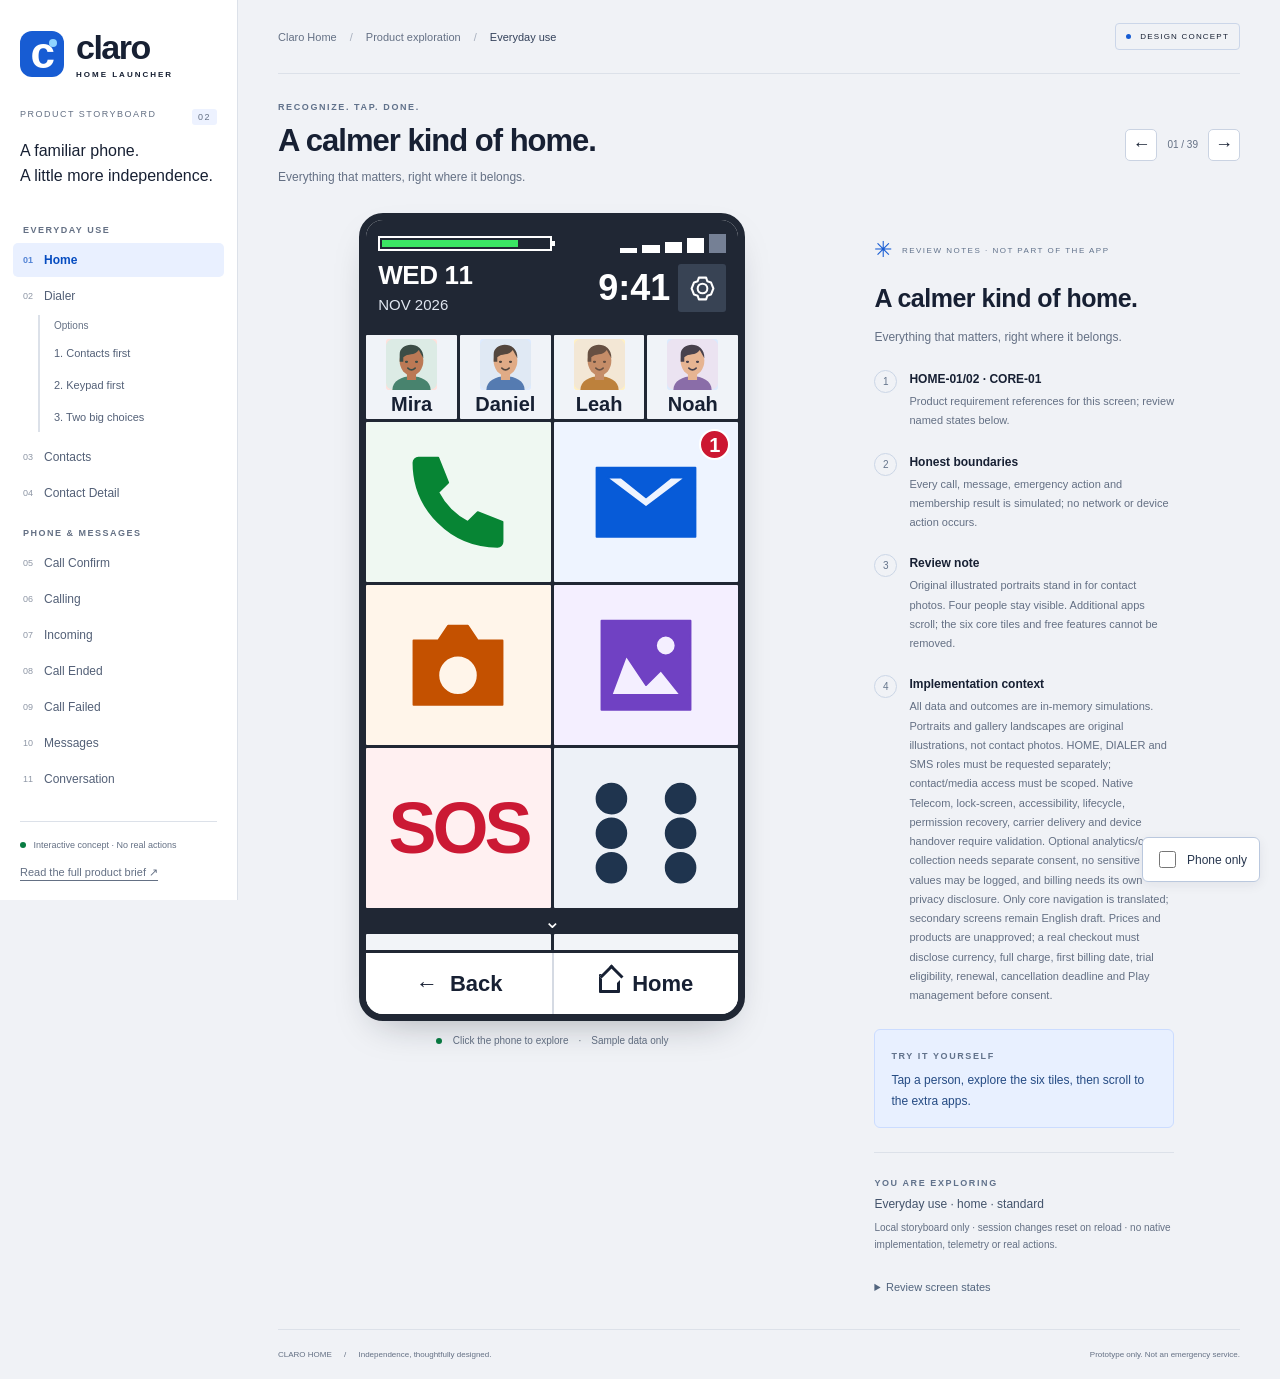
==== index.html @ 98edfe89 "Add Claro Home product plan and interactive storyboard Include senior-friendly screens, configurable" ====
<!doctype html>
<html lang="en">
<head>
  <meta charset="utf-8">
  <meta name="viewport" content="width=device-width, initial-scale=1">
  <meta name="theme-color" content="#202734">
  <title>Claro Home — Interactive storyboard</title>
  <link rel="stylesheet" href="storyboard.css">
  <script src="storyboard.js" defer></script>
</head>
<body>
  <a class="skip-link" href="#phone-content">Skip to phone preview</a>
  <aside class="sidebar">
    <a class="brand" href="#home" aria-label="Claro Home storyboard home">
      <span class="brand-mark" aria-hidden="true">c<span></span></span>
      <span>claro<span class="brand-sub">HOME LAUNCHER</span></span>
    </a>
    <div class="edition">PRODUCT STORYBOARD <span>02</span></div>
    <p class="sidebar-intro">A familiar phone.<br>A little more independence.</p>
    <nav id="screen-nav" aria-label="Storyboard screens"></nav>
    <div class="sidebar-bottom">
      <span class="status-dot"></span> Interactive concept · No real actions
      <a href="docs/PRD.md">Read the full product brief ↗</a>
    </div>
  </aside>
  <main class="workspace">
    <header class="workspace-header">
      <div class="breadcrumb">Claro Home <span>/</span> Product exploration <span>/</span> <strong id="section-name">Everyday use</strong></div>
      <span class="concept-badge"><span></span> DESIGN CONCEPT</span>
    </header>
    <section class="stage-heading">
      <div><p class="eyebrow">RECOGNIZE. TAP. DONE.</p><h1 id="screen-title">A familiar kind of home.</h1><p id="screen-subtitle">Large icons. Clear choices. Nothing in the way.</p></div>
      <div class="step-controls">
        <button id="previous-screen" class="icon-button" aria-label="Previous storyboard screen">←</button>
        <span id="screen-count"></span>
        <button id="next-screen" class="icon-button" aria-label="Next storyboard screen">→</button>
      </div>
    </section>
    <div class="stage">
      <section class="phone-column" aria-label="Interactive Android phone concept">
        <div class="phone">
          <div class="phone-hardware" aria-hidden="true"><span></span></div>
          <div class="device-status"><span>9:41</span><span class="device-status-right" aria-label="Demo signal full, battery 82 percent">▂▄▆█ &nbsp; 82% ▰</span></div>
          <div id="phone-content" class="phone-content" tabindex="-1"></div>
          <div id="phone-actions" class="phone-action-dock" role="group" aria-label="Screen actions" hidden></div>
          <nav class="phone-system-nav" aria-label="Phone navigation">
            <button id="phone-back" aria-label="Go back">← <span>Back</span></button>
            <button id="phone-home" aria-label="Return home"><span class="home-outline" aria-hidden="true"></span> Home</button>
          </nav>
        </div>
        <div class="preview-caption"><span class="status-dot"></span> Click the phone to explore <span>·</span> Sample data only</div>
      </section>
      <aside class="annotation-panel">
        <div class="annotation-heading"><span class="small-sun" aria-hidden="true">✳</span> REVIEW NOTES · NOT PART OF THE APP</div>
        <h2 id="note-title">Familiar, not overwhelming.</h2>
        <p id="note-description"></p>
        <div id="screen-notes"></div>
        <div class="try-card"><span class="eyebrow">TRY IT YOURSELF</span><p id="try-instruction"></p></div>
        <div class="journey-card"><span class="eyebrow">YOU ARE EXPLORING</span><p id="journey-name"></p><span id="prototype-status">All calls, messages and purchases are simulated.</span></div>
        <details class="review-tools"><summary>Review screen states</summary><div id="state-controls"></div></details>
      </aside>
    </div>
    <footer class="workspace-footer"><span>CLARO HOME <span class="footer-divider">/</span> Independence, thoughtfully designed.</span><span>Prototype only. Not an emergency service.</span></footer>
  </main>
  <label class="capture-toggle"><input type="checkbox" id="clean-preview">Phone only</label>
  <div id="toast" class="toast" role="status" aria-live="polite" hidden></div>
  <script>
    document.addEventListener("keydown", event => {
      if (event.key === "Escape") document.getElementById("clean-preview").checked = false;
    });
  </script>
</body>
</html>
---- storyboard.css ----
:root {
  --ink: #172033;
  --muted: #647084;
  --paper: #f0f2f6;
  --border: #dce1e9;
  --forest: #175cd3;
  --forest-dark: #1849a9;
  --senior-font: 24px;
  --senior-background: #fff;
  --senior-ink: #111827;
  --phone-line: #202734;
  --phone-blue: #075bd8;
  --phone-green: #078534;
  --phone-red: #cc1731;
}

* { box-sizing: border-box; }
body { margin: 0; background: var(--paper); color: var(--ink); font: 14px Arial, Helvetica, sans-serif; }
button, input, select, textarea { font: inherit; }
button, a, input, select, textarea { touch-action: manipulation; }
button { cursor: pointer; }
a { color: inherit; }
button:disabled { opacity: .48; cursor: not-allowed; }
[hidden] { display: none !important; }
button:focus-visible, a:focus-visible, input:focus-visible, select:focus-visible,
textarea:focus-visible, summary:focus-visible { outline: 3px solid #0879ff; outline-offset: 3px; }
.skip-link { position: fixed; top: -80px; left: 15px; z-index: 20; background: white; padding: 14px; }
.skip-link:focus { top: 12px; }

/* Review workspace. Nothing in this section is part of the Android screen. */
.sidebar { position: fixed; inset: 0 auto 0 0; width: 238px; padding: 28px 20px 18px; background: #fff; border-right: 1px solid var(--border); display: flex; flex-direction: column; z-index: 2; }
.brand { display: flex; align-items: center; gap: 12px; font-size: 34px; font-weight: 750; letter-spacing: -1.5px; text-decoration: none; }
.brand-mark { width: 44px; height: 46px; display: grid; place-items: center; border-radius: 12px; background: #175cd3; color: white; font-size: 44px; line-height: 1; padding-bottom: 7px; position: relative; }
.brand-mark span { position: absolute; width: 8px; height: 8px; border-radius: 50%; background: #8ed3ff; right: 7px; top: 8px; }
.brand-sub { display: block; font-size: 8px; font-weight: 600; letter-spacing: 2px; margin-top: 3px; }
.edition { margin: 30px 0 14px; display: flex; justify-content: space-between; font-size: 9px; color: var(--muted); letter-spacing: 1.5px; }
.edition span { padding: 3px 6px; background: #edf2ff; border-radius: 3px; }
.sidebar-intro { font-size: 16px; line-height: 1.55; margin: 0 0 18px; }
.sidebar nav { flex: 1; overflow-y: auto; margin: 0 -7px; scrollbar-width: thin; }
.nav-group { margin: 18px 10px 8px; font-size: 9px; font-weight: 700; color: var(--muted); letter-spacing: 1.5px; text-transform: uppercase; }
.screen-link { display: flex; align-items: center; gap: 11px; padding: 10px; margin: 2px 0; border-radius: 5px; text-decoration: none; color: #536077; font-size: 12px; }
.screen-link:hover { background: #f1f5fc; }
.screen-link.active { background: #e9f0ff; color: #064cc0; font-weight: 700; }
.nav-index { font-size: 9px; opacity: .65; font-variant-numeric: tabular-nums; }
.dialer-options { margin: 0 7px 8px 25px; padding-inline-start: 7px; border-inline-start: 2px solid #dce1e9; }
.dialer-options-label { display: block; padding: 5px 7px; color: var(--muted); font-size: 10px; }
.screen-link.dialer-option { margin: 2px 0; padding: 9px 7px; font-size: 11px; }
.sidebar-bottom { margin-top: 16px; border-top: 1px solid var(--border); padding-top: 16px; font-size: 9px; color: var(--muted); line-height: 1.6; }
.sidebar-bottom a { display: block; margin-top: 12px; font-size: 11px; text-underline-offset: 4px; }
.status-dot { display: inline-block; width: 6px; height: 6px; background: #087c42; border-radius: 50%; margin-right: 5px; }
.workspace { margin-left: 238px; padding: 0 40px; max-width: 1800px; }
.workspace-header { height: 74px; border-bottom: 1px solid var(--border); display: flex; align-items: center; justify-content: space-between; gap: 20px; }
.breadcrumb { color: var(--muted); font-size: 11px; }
.breadcrumb span { margin: 0 10px; color: #a7afbd; }
.breadcrumb strong { color: #33415a; font-weight: 500; }
.concept-badge { font-size: 8px; letter-spacing: 1.2px; border: 1px solid #cbd6e9; padding: 8px 10px; border-radius: 4px; white-space: nowrap; }
.concept-badge span { display: inline-block; width: 5px; height: 5px; background: #175cd3; margin-right: 6px; border-radius: 50%; }
.stage-heading { display: flex; justify-content: space-between; align-items: center; gap: 16px; padding-top: 28px; }
.eyebrow { font-size: 9px; font-weight: 700; letter-spacing: 1.6px; color: #61728b; margin: 0 0 10px; }
h1 { margin: 0 0 9px; font-size: 31px; letter-spacing: -1px; font-weight: 650; line-height: 1.2; }
.stage-heading > div > p:last-child { color: var(--muted); font-size: 12px; line-height: 1.6; margin: 0; }
.step-controls { display: flex; align-items: center; gap: 10px; white-space: nowrap; font-size: 10px; color: var(--muted); }
.icon-button { width: 32px; height: 32px; border: 1px solid #cad3e2; background: #fff; color: var(--ink); border-radius: 5px; font-size: 18px; }
.stage { display: grid; grid-template-columns: minmax(380px, 1.2fr) minmax(210px, .8fr); gap: 48px; align-items: start; max-width: 1000px; margin: 26px auto 0; }
.phone-column { display: flex; flex-direction: column; align-items: center; padding: 0 10px; min-width: 0; }
.annotation-panel { padding-top: 24px; max-width: 300px; }
.annotation-heading { font-size: 8px; letter-spacing: 1.5px; display: flex; align-items: center; gap: 8px; color: #61728b; }
.small-sun { color: #175cd3; font-size: 22px; }
.annotation-panel h2 { font-size: 25px; line-height: 1.25; letter-spacing: -.5px; margin: 20px 0 12px; }
.annotation-panel > p { color: var(--muted); font-size: 12px; line-height: 1.8; }
.note { display: flex; gap: 12px; margin: 22px 0; }
.note-number { width: 23px; height: 23px; display: grid; place-items: center; flex-shrink: 0; border: 1px solid #cbd6e6; border-radius: 50%; color: #64748b; font-size: 10px; }
.note h3 { margin: 2px 0 6px; font-size: 12px; }
.note p { margin: 0; color: var(--muted); font-size: 11px; line-height: 1.75; }
.try-card { background: #e8f0ff; border: 1px solid #cbdcff; padding: 16px; margin-top: 24px; border-radius: 6px; }
.try-card p { margin: 8px 0 0; color: #254b83; font-size: 12px; line-height: 1.7; }
.journey-card { margin-top: 24px; border-top: 1px solid var(--border); padding-top: 20px; }
.journey-card p { margin: 8px 0; font-size: 12px; color: #43536b; }
.journey-card > span:last-child { display: block; color: var(--muted); font-size: 10px; line-height: 1.7; }
.review-tools { margin-top: 18px; font-size: 11px; color: #52657e; }
.review-tools summary { padding: 10px 0; cursor: pointer; }
.review-tools button { padding: 8px; margin: 6px 6px 0 0; border: 1px solid #c2cfe2; border-radius: 4px; background: white; color: var(--ink); }
.review-tools button[aria-pressed=true] { background: #175cd3; border-color: #175cd3; color: white; }
.preview-caption { margin: 14px 0 8px; color: var(--muted); font-size: 10px; display: flex; align-items: center; gap: 6px; }
.preview-caption > span:nth-child(2) { margin: 0 4px; }
.workspace-footer { margin-top: 26px; padding: 20px 0; border-top: 1px solid var(--border); display: flex; justify-content: space-between; gap: 20px; color: var(--muted); font-size: 8px; }
.footer-divider { padding: 0 10px; }
.capture-toggle { position: fixed; bottom: 18px; right: 20px; z-index: 12; display: flex; align-items: center; gap: 8px; padding: 10px 12px; background: #fff; color: #27364e; border: 1px solid #bac8de; border-radius: 6px; box-shadow: 0 3px 12px #17203312; font-size: 12px; cursor: pointer; }
.capture-toggle input { width: 17px; height: 17px; accent-color: #175cd3; }
body:has(#clean-preview:checked) .sidebar,
body:has(#clean-preview:checked) .workspace-header,
body:has(#clean-preview:checked) .stage-heading,
body:has(#clean-preview:checked) .annotation-panel,
body:has(#clean-preview:checked) .preview-caption,
body:has(#clean-preview:checked) .workspace-footer { display: none; }
body:has(#clean-preview:checked) .workspace { margin: 0; padding: 52px 0 12px; max-width: none; }
body:has(#clean-preview:checked) .stage { display: flex; justify-content: center; margin: 0; max-width: none; }
body:has(#clean-preview:checked) .capture-toggle { top: 10px; bottom: auto; right: 12px; }

/* Product screen: dense, neutral surfaces and recognizable, saturated icons. */
.phone { width: 386px; height: 808px; display: flex; flex-direction: column; position: relative; overflow: hidden; border: 7px solid #202734; border-radius: 24px; background: var(--senior-background); color: var(--senior-ink); box-shadow: 0 16px 40px -20px #11182765; }
.phone-hardware, .device-status { display: none; }
.phone-content { flex: 1; min-height: 0; overflow-y: auto; overflow-x: hidden; display: flex; flex-direction: column; scrollbar-width: thin; scrollbar-color: #8a94a5 #eef0f4; }
.phone-content:focus, .phone-content:focus-visible { outline: none; }
.phone-action-dock { flex: 0 0 auto; display: grid; grid-template-columns: minmax(0, 1fr); gap: 3px; padding: 3px; border-top: 3px solid #202734; background: #202734; }
.phone-action-dock > * { min-width: 0; margin: 0; }
.phone-action-dock button { min-height: 68px; overflow-wrap: anywhere; }
.phone-action-dock .dial-actions { min-height: 68px; flex-direction: column; }
.phone-action-dock .dial-actions .secondary { width: 100%; }
.phone-action-dock[data-screen="incoming"] .primary,
.phone-action-dock[data-screen="call-confirm"] .primary { background: #078534; border-color: #078534; }
.phone-action-dock .call-end { min-height: 76px; }
.phone.large-text .phone-action-dock button { min-height: 80px; font-size: 28px; }
.phone-system-nav { height: 64px; flex: 0 0 64px; border-top: 3px solid var(--phone-line); background: #fff; display: grid; grid-template-columns: 1fr 1fr; }
.phone-system-nav button { border: 0; color: #172033; background: white; font-size: 22px; font-weight: 700; display: flex; align-items: center; justify-content: center; gap: 12px; min-height: 58px; }
.phone-system-nav button + button { border-inline-start: 2px solid #d5dae3; }
.home-outline { width: 21px; height: 19px; border: 3px solid currentColor; border-radius: 1px; position: relative; display: inline-block; }
.home-outline:before { content: ""; position: absolute; width: 14px; height: 14px; border-left: 3px solid currentColor; border-top: 3px solid currentColor; top: -9px; left: 1px; transform: rotate(45deg); background: white; }
.screen { display: flex; flex-direction: column; flex: 1 0 auto; gap: 3px; padding: 3px; min-width: 0; font-size: var(--senior-font); }
.screen > * { flex-shrink: 0; min-width: 0; }
.screen h2 { margin: 0; padding: 12px 9px; background: #202734; color: white; font-size: 29px; line-height: 1.15; font-weight: 700; letter-spacing: -.5px; }
.screen h3 { margin: 0; font-size: 24px; line-height: 1.3; }
.screen p { margin: 0; font-size: 23px; line-height: 1.35; }
.screen small, .helper { font-size: 17px; line-height: 1.35; color: #4b5565; }
.screen .screen-kicker { font-size: 18px; padding: 6px 9px; }
.screen button { overflow-wrap: anywhere; }
.screen form { margin: 0; }
.screen label { display: block; }
.screen .stack { gap: 8px; }
.icon { display: inline-block; width: 36px; height: 36px; flex: 0 0 auto; vertical-align: middle; }
.primary, .secondary, .danger, .choice-button, .row-button {
  min-height: 64px; width: 100%; padding: 10px 9px; border: 1px solid #b8c2d0; border-radius: 3px;
  color: #182133; background: #edf0f5; font-size: 24px; line-height: 1.2; font-weight: 700;
  display: flex; justify-content: center; align-items: center; gap: 9px; text-align: center;
}
.primary { color: white; background: var(--phone-blue); border-color: var(--phone-blue); }
.danger { color: white; background: var(--phone-red); border-color: var(--phone-red); }
.secondary { background: #f0f2f6; }
.row-button { justify-content: flex-start; text-align: start; min-height: 66px; padding: 8px; background: #eef0f4; border: 0; border-bottom: 2px solid #202734; font-weight: 500; border-radius: 1px; }
.row-button .row-copy { flex: 1; min-width: 0; }
.row-button small { display: block; font-size: 17px; line-height: 1.2; margin-top: 3px; unicode-bidi: plaintext; }
.row-button .arrow { flex: 0 0 auto; color: #5a687c; font-size: 23px; }
.row-button .icon { width: 35px; height: 35px; color: #075bd8; }
.stack { display: flex; flex-direction: column; gap: 3px; }
.button-row { display: flex; gap: 3px; }
.button-row > * { flex: 1; min-width: 0; }
.push-bottom { margin-top: auto; }
.compact { min-height: 48px; padding: 7px; font-size: 20px; }
.centered { text-align: center; align-items: center; }
.info-card { padding: 10px; background: #edf3fd; color: #173c70; border-inline-start: 4px solid #075bd8; font-size: 21px; line-height: 1.35; overflow-wrap: anywhere; }
.info-card.warning { color: #704000; background: #fff3d4; border-color: #ae6200; }
.info-card.error { color: #931227; background: #fff0f2; border-color: #cc1731; }
.info-card.success { color: #075a2b; background: #e9f8ee; border-color: #078534; }
.field-label { display: block; padding: 6px 3px 4px; font-size: 20px; font-weight: 600; }
.screen input:not([type=checkbox]):not([type=radio]), .screen select, .screen textarea {
  width: 100%; min-height: 60px; padding: 8px; border: 2px solid #6f7e94; border-radius: 3px;
  background: #fff; color: #111827; font-size: 25px;
}
.screen textarea { min-height: 164px; resize: vertical; }
.screen input[type=tel], .screen input[inputmode=numeric] { direction: ltr; unicode-bidi: isolate; }
.screen input[type=checkbox], .screen input[type=radio] { width: 30px; height: 30px; flex: 0 0 30px; accent-color: #075bd8; }
.screen .check-label { display: flex; align-items: center; gap: 8px; font-size: 20px; padding: 7px 3px; }
.screen .setting-toggle { display: flex; align-items: center; justify-content: space-between; gap: 8px; padding: 10px 8px; min-height: 66px; font-size: 24px; background: #edf0f5; }
.avatar { width: 48px; height: 48px; flex: 0 0 48px; display: grid; place-items: center; overflow: hidden; border-radius: 3px; background: #dbeafe; color: #183c6a; font-size: 26px; font-weight: 700; }
.avatar.rose { background: #ffe0db; color: #833a2c; }
.avatar.blue { background: #dceaff; color: #254d84; }
.avatar.gold { background: #fff0c2; color: #76510d; }
.avatar-portrait { display: block; width: 100%; height: 100%; }
.avatar.large { width: 112px; height: 112px; flex-basis: 112px; margin: 14px auto; }

.home-screen { padding: 0; gap: 3px; background: var(--phone-line); flex: 0 0 auto; }
.home-dashboard-header { padding: 11px 12px 9px; height: 112px; background: #202734; color: white; }
.status-instruments { display: flex; align-items: center; justify-content: space-between; gap: 22px; height: 24px; direction: ltr; }
.battery-meter { width: 50%; height: 15px; padding: 2px; border: 2px solid white; position: relative; background: #202734; }
.battery-meter:after { content: ""; position: absolute; right: -5px; top: 3px; width: 3px; height: 5px; background: white; }
.battery-fill { display: block; height: 100%; background: #3be564; }
.cell-signal { display: flex; align-items: flex-end; justify-content: space-between; gap: 5px; height: 19px; min-width: 106px; position: relative; }
.cell-signal i { display: block; flex: 1; height: 5px; background: #fff; }
.cell-signal i:nth-child(2) { height: 8px; }
.cell-signal i:nth-child(3) { height: 11px; }
.cell-signal i:nth-child(4) { height: 15px; }
.cell-signal i:nth-child(5) { height: 19px; background: #758095; }
.cell-signal.unavailable i { background: #657187; }
.cell-signal.unavailable:after { content: "×"; color: #fff; background: #202734; position: absolute; right: 25px; top: -5px; font-size: 28px; font-style: normal; font-weight: 700; }
.home-date-time { display: flex; justify-content: space-between; align-items: center; gap: 8px; margin-top: 7px; }
.header-day { display: block; font-size: 26px; line-height: 1.05; letter-spacing: -.4px; }
.header-month { display: block; font-size: 15px; line-height: 1.3; margin-top: 5px; color: #e0e6f0; }
.header-time { font-size: 36px; line-height: 1; font-weight: 700; margin-inline-start: auto; }
.gear-button { width: 48px; min-height: 48px; padding: 7px; display: grid; place-items: center; border: 0; color: #fff; background: #384354; border-radius: 3px; }
.gear-button .icon { width: 29px; height: 29px; }
.home-network-state { color: white; font-size: 16px; }
.speed-dials { display: grid; grid-template-columns: repeat(4, minmax(0, 1fr)); grid-auto-rows: 84px; gap: 3px; }
.speed-dial { min-width: 0; min-height: 0; height: 100%; padding: 3px 1px; border: 0; border-radius: 1px; background: #f0f3f8; color: #172033; display: flex; flex-direction: column; justify-content: center; align-items: center; gap: 3px; font-size: 20px; font-weight: 700; line-height: 1.1; }
.speed-dial .avatar { width: 51px; height: 51px; flex-basis: 51px; }
.speed-dial > span:last-child { max-width: 100%; overflow-wrap: anywhere; }
.tile-grid { display: grid; grid-template-columns: repeat(2, minmax(0, 1fr)); gap: 3px; align-content: start; }
.core-tiles { grid-auto-rows: 160px; }
.home-tile { position: relative; min-width: 0; min-height: 0; height: 100%; padding: 4px; background: #f2f4f8; color: #075bd8; border: 0; border-radius: 1px; display: flex; flex-direction: column; align-items: center; justify-content: center; gap: 6px; font-size: 24px; font-weight: 700; line-height: 1.1; }
.home-tile .icon { width: min(122px, 78%); height: 78%; max-height: 122px; flex: 0 0 auto; }
.home-tile.phone-tile { color: #078534; background: #eff8f2; }
.home-tile.messages-tile { color: #075bd8; background: #eef4ff; }
.home-tile.camera-tile { color: #c45100; background: #fff5ea; }
.home-tile.gallery-tile { color: #7041c3; background: #f4efff; }
.home-tile.sos-tile { color: #cb1934; background: #fff0f1; }
.home-tile.apps-tile { color: #1f344e; background: #edf1f7; }
.sos-word { font-size: 72px; line-height: 1; font-weight: 900; letter-spacing: -4px; }
.tile-badge { position: absolute; top: 7px; right: 8px; min-width: 31px; height: 31px; padding: 0 5px; background: #cc1731; border: 2px solid white; border-radius: 50%; color: white; font-size: 20px; display: grid; place-items: center; }
.home-screen .scroll-cue { margin: 0; min-height: 20px; padding: 0; color: white; font-size: 20px; text-align: center; line-height: 1; }
.extra-tiles { grid-auto-rows: 148px; }
.extra-tiles .icon { width: 65px; height: 65px; flex-basis: 65px; }
.extra-tiles .home-tile { color: #075bd8; background: #f2f4f8; }
.home-screen .info-card { font-size: 18px; }

.dial-display { min-height: 64px; padding: 9px 5px; font-size: 35px; text-align: center; overflow-wrap: anywhere; background: white; }
.tab-row { display: flex; gap: 2px; padding: 0; background: #202734; }
.tab-row button { flex: 1; min-width: 0; min-height: 52px; padding: 7px 2px; background: #e6eaf0; color: #26364e; border: 0; font-size: 20px; }
.tab-row button.selected { background: #075bd8; color: white; font-weight: 700; }
.hold-hints { display: flex; gap: 3px; }
.hold-hints > button { flex: 1; font-size: 17px; padding: 6px 3px; min-height: 48px; }
.dialpad { display: grid; grid-template-columns: repeat(3, minmax(0, 1fr)); gap: 3px; background: #202734; }
.dial-key { min-height: 77px; padding: 3px; border: 0; border-radius: 1px; background: #edf0f5; color: #111827; font-size: 43px; font-weight: 700; display: flex; flex-direction: column; align-items: center; justify-content: center; user-select: none; -webkit-user-select: none; }
.dial-key small { font-size: 11px; min-height: 13px; letter-spacing: 1px; color: #3c485b; }
.dial-key.holding { background: #d5f5e1; outline: 4px solid #078534; outline-offset: -4px; }
.dial-actions { display: flex; gap: 3px; }
.dial-actions .primary { flex: 1; background: #078534; border-color: #078534; }
.dial-actions .secondary { width: 70px; }
.dial-actions .icon { width: 37px; height: 37px; }
.phone-view-tabs { position: sticky; top: 0; z-index: 1; }
.dial-display-row { display: flex; align-items: stretch; gap: 3px; }
.dial-display-row .dial-display { flex: 1; min-width: 0; font-size: 28px; display: grid; align-items: center; }
.dial-display-row > button { width: 64px; flex: 0 0 64px; }
.phone-choices { display: flex; flex-direction: column; gap: 3px; }
.phone-choice { min-height: 170px; flex-direction: column; font-size: 30px; }
.phone-choice .icon { width: 70px; height: 70px; color: #075bd8; }
.phone-action-dock[data-screen^="dialer-"] .primary { background: #078534; border-color: #078534; }
.emergency-action { min-height: 56px; font-size: 20px; color: #a10f27; background: #fff1f3; border-color: #d6abb3; }
.call-name { font-size: 34px !important; text-align: center; overflow-wrap: anywhere; }
.screen[data-screen="calling"], .screen[data-screen="incoming"], .screen[data-screen="call-confirm"],
.screen[data-screen="call-ended"] { text-align: center; }
.screen[data-screen="calling"] > p, .screen[data-screen="incoming"] > p,
.screen[data-screen="call-confirm"] > p { padding: 4px; }
.call-status { color: #55647b; }
.screen .call-duration { display: flex; align-items: center; justify-content: center; gap: 10px; padding: 14px 4px; font-size: 38px; font-weight: 700; font-variant-numeric: tabular-nums; }
.call-duration .icon { width: 32px; height: 32px; color: #55647b; }
.call-controls { display: grid; grid-template-columns: repeat(2, minmax(0, 1fr)); gap: 3px; width: 100%; }
.call-controls button { min-height: 91px; display: flex; flex-direction: column; gap: 7px; font-size: 22px; }
.call-controls .icon { width: 35px; height: 35px; }
.call-end { margin-top: auto; min-height: 76px; }
.screen[data-screen="incoming"] .primary, .screen[data-screen="call-confirm"] .primary { background: #078534; border-color: #078534; min-height: 80px; }
.bubble { max-width: 94%; padding: 10px; margin: 4px 0; border-radius: 3px 10px 10px 3px; background: #edf0f5; font-size: 25px; line-height: 1.4; overflow-wrap: anywhere; }
.bubble.outgoing { align-self: flex-end; background: #e0ecff; border-radius: 10px 3px 3px 10px; }
.message-time { font-size: 16px; padding: 3px; color: #5d6a80; }
.message-recipient { display: flex; align-items: center; gap: 12px; padding: 10px 8px; background: #edf0f5; }
.message-recipient .avatar { width: 64px; height: 64px; flex-basis: 64px; }
.message-recipient > div { min-width: 0; }
.message-recipient strong { display: block; font-size: 28px; overflow-wrap: anywhere; }
.message-recipient bdi { display: block; margin-top: 4px; font-size: 19px; color: #4b5565; overflow-wrap: anywhere; }
.photo-grid { display: grid; grid-template-columns: repeat(2, minmax(0, 1fr)); gap: 3px; }
.photo { position: relative; overflow: hidden; min-height: 162px; width: 100%; border: 0; border-radius: 1px; background: #b6e2fc; display: grid; place-items: end start; color: #111827; font-size: 17px; }
.photo:before { content: ""; position: absolute; width: 135%; height: 100%; top: 65%; left: -20%; transform: rotate(-25deg); background: #4b9974; }
.photo:after { content: ""; position: absolute; width: 39px; height: 39px; top: 22px; right: 24px; border-radius: 50%; background: #ffe68b; }
.photo:nth-child(2n) { background: #e6d8ff; }
.photo:nth-child(2n):before { background: #7a70ad; }
.photo span { position: relative; z-index: 1; padding: 5px 7px; color: #172033; background: #fffffff0; }
.photo-view { min-height: 370px; }
.settings-list .row-button { min-height: 63px; }
.pin-emblem, .welcome-symbol { display: grid; place-items: center; padding: 14px 0; color: #075bd8; }
.pin-emblem .icon { width: 64px; height: 64px; }
.welcome-symbol .icon { width: 110px; height: 110px; }
.pin-dots { display: flex; justify-content: center; gap: 17px; padding: 18px; }
.pin-dots span { width: 19px; height: 19px; border: 2px solid #075bd8; border-radius: 50%; }
.pin-dots span.filled { background: #075bd8; }
.external-panel { padding: 3px; border: 2px solid #202734; background: white; display: flex; flex-direction: column; gap: 3px; }
.edit-app, .permission-card { padding: 7px; background: #edf0f5; border-bottom: 2px solid #202734; display: flex; flex-direction: column; gap: 5px; }
.permission-card p { font-size: 19px; }
.sos-symbol { display: grid; place-items: center; width: 130px; height: 100px; color: #cc1731; margin: 10px auto; font-size: 60px; font-weight: 900; letter-spacing: -3px; }
.countdown { text-align: center; font-size: 112px; font-weight: 800; line-height: 1.3; color: #cc1731; }
.plan { display: block; text-align: start; width: 100%; padding: 10px 8px; background: #f5f7fa; border: 2px solid #c4cede; border-radius: 3px; color: #172033; }
.plan.selected { border-color: #075bd8; background: #edf3ff; box-shadow: inset 4px 0 #075bd8; }
.plan strong { font-size: 25px; }
.plan small { display: block; font-size: 18px; margin-top: 5px; }
.price { float: right; font-size: 21px; }
.progress { display: flex; gap: 3px; padding: 6px 0; }
.progress span { height: 7px; flex: 1; background: #dce4ef; }
.progress span.filled { background: #075bd8; }
.empty-icon { font-size: 56px; color: #075bd8; margin: 20px 0 8px; }
.tag { display: inline-block; padding: 5px 7px; border-radius: 2px; color: #174b93; background: #e4edfc; font-size: 16px; }
.toast { position: fixed; bottom: 20px; left: 50%; transform: translateX(-50%); z-index: 30; max-width: min(90vw, 540px); padding: 13px 20px; background: #202734; color: white; border-radius: 5px; font-size: 16px; box-shadow: 0 6px 24px #17203322; }
.phone.large-text { --senior-font: 29px; }
.phone.large-text .row-button { font-size: 29px; min-height: 78px; }
.phone.large-text .screen p { font-size: 28px; }
.phone.large-text .screen h2 { font-size: 34px; }
.phone.large-text .speed-dials { grid-template-columns: repeat(2, minmax(0, 1fr)); grid-auto-rows: 100px; }
.phone.large-text .speed-dial { font-size: 25px; }
.phone.large-text .core-tiles { grid-auto-rows: 180px; }
.phone.high-contrast { --senior-background: #fff; --senior-ink: #000; --phone-line: #000; }
.phone.high-contrast .home-tile, .phone.high-contrast .row-button, .phone.high-contrast .secondary { background: white; border: 2px solid black; }
.phone.high-contrast .screen small { color: #182133; }
.phone.high-contrast .info-card { border: 2px solid currentColor; }
.phone.rtl-preview .screen { direction: rtl; }
.phone.rtl-preview .arrow { transform: scaleX(-1); }
.phone.rtl-preview .screen small { letter-spacing: normal; }
body:has(#clean-preview:checked) .phone { height: min(808px, calc(100dvh - 64px)); }
body:has(#clean-preview:checked) .phone:not(.large-text) .core-tiles { grid-auto-rows: clamp(100px, calc((100dvh - 382px) / 3), 160px); }

@media (min-width: 1450px) {
  .workspace { padding: 0 60px; }
  .stage { gap: 80px; }
}
@media (max-width: 1150px) {
  .sidebar { width: 210px; padding: 25px 16px 16px; }
  .workspace { margin-left: 210px; padding: 0 24px; }
  .stage { grid-template-columns: 386px minmax(180px, 1fr); gap: 20px; }
  .phone-column { padding: 0; }
  .concept-badge { display: none; }
  .breadcrumb span { margin: 0 5px; }
}
@media (max-width: 940px) {
  .sidebar { width: 185px; padding: 24px 12px; }
  .workspace { margin-left: 185px; padding: 0 18px; }
  .brand { font-size: 29px; }
  .stage { grid-template-columns: 1fr; gap: 18px; }
  .annotation-panel { max-width: 386px; width: 100%; margin: 0 auto; padding: 0; }
  .stage-heading { align-items: flex-start; }
  h1 { font-size: 28px; }
}
@media (max-width: 620px) {
  .sidebar { position: relative; width: 100%; padding: 14px 16px 6px; border-right: 0; border-bottom: 1px solid var(--border); }
  .brand { font-size: 25px; }
  .brand-mark { width: 32px; height: 35px; font-size: 34px; border-radius: 8px; }
  .brand-sub { font-size: 6px; }
  .edition, .sidebar-intro, .sidebar-bottom { display: none; }
  .sidebar nav { display: flex; gap: 3px; flex: none; overflow-x: auto; overflow-y: hidden; margin: 10px -6px 0; white-space: nowrap; }
  .nav-group, .nav-index { display: none; }
  .screen-link { font-size: 11px; padding: 9px; }
  .dialer-nav-item { flex: 0 0 auto; }
  .dialer-options { display: flex; margin: 0 4px 4px; padding: 0; border: 0; }
  .dialer-options-label { display: none; }
  .screen-link.dialer-option { padding: 7px; font-size: 10px; }
  .workspace { margin: 0; padding: 0 8px; }
  .workspace-header { height: 40px; }
  .breadcrumb { font-size: 10px; }
  .stage-heading { padding: 19px 4px 0; gap: 10px; }
  .stage-heading .eyebrow { font-size: 8px; letter-spacing: 1px; }
  .stage-heading > div > p:last-child { font-size: 11px; }
  h1 { font-size: 25px; }
  .step-controls { gap: 5px; font-size: 9px; }
  .icon-button { width: 27px; height: 27px; }
  .stage { margin-top: 20px; }
  .phone { width: min(386px, calc(100vw - 16px)); border-width: 5px; border-radius: 15px; }
  .annotation-panel { padding: 12px; }
  .preview-caption { font-size: 9px; }
  .workspace-footer { flex-direction: column; gap: 7px; line-height: 1.5; padding-bottom: 64px; }
  .capture-toggle { bottom: 12px; right: 12px; }
}
@media (max-width: 360px) {
  .header-time { font-size: 32px; }
  .header-day { font-size: 24px; }
  .header-month { font-size: 14px; }
  .home-dashboard-header { padding-inline: 8px; }
  .speed-dial { font-size: 18px; }
  .cell-signal { min-width: 96px; }
}
@media (prefers-reduced-motion: no-preference) {
  .home-tile:active, .speed-dial:active { filter: brightness(.9); }
}
@media print {
  .sidebar, .workspace-header, .stage-heading, .annotation-panel, .workspace-footer,
  .preview-caption, .capture-toggle { display: none; }
  .workspace { margin: 0; padding: 0; }
  .stage { display: flex; margin: 0; }
  .phone { box-shadow: none; }
}
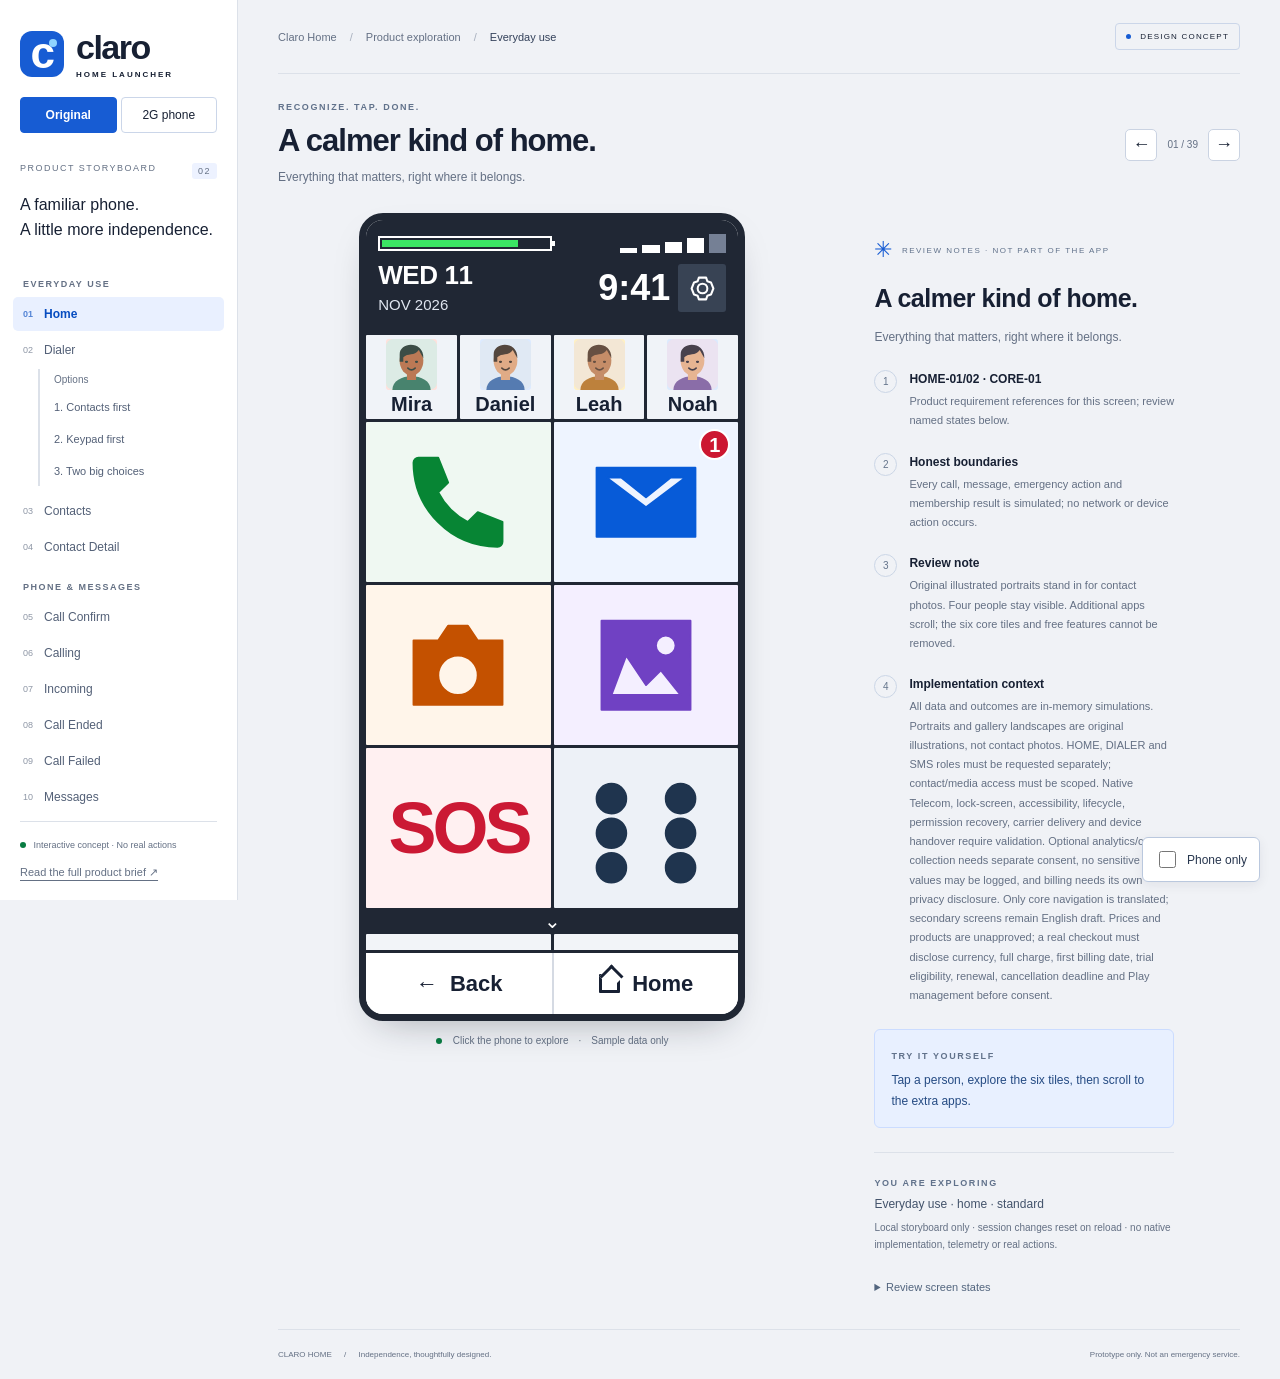
==== commit d80d7da0: "Add classic 2G storyboard and button layout comparison Co-authored-by: Copilot App <223556219+Copilo" ====
--- a/index.html
+++ b/index.html
@@ -15,6 +15,15 @@
       <span class="brand-mark" aria-hidden="true">c<span></span></span>
       <span>claro<span class="brand-sub">HOME LAUNCHER</span></span>
     </a>
+    <div class="version-switcher" role="group" aria-label="Storyboard versions">
+      <a href="index.html#home" id="touch-version">Original</a>
+      <a href="index.html?version=classic#home" id="classic-version">2G phone</a>
+    </div>
+    <div id="classic-layout-controls" class="classic-layout-controls" hidden>
+      <label for="classic-layout">Button arrangement</label>
+      <select id="classic-layout"></select>
+      <a href="classic-buttons.html">Compare all four side by side ↗</a>
+    </div>
     <div class="edition">PRODUCT STORYBOARD <span>02</span></div>
     <p class="sidebar-intro">A familiar phone.<br>A little more independence.</p>
     <nav id="screen-nav" aria-label="Storyboard screens"></nav>
@@ -43,6 +52,7 @@
           <div class="device-status"><span>9:41</span><span class="device-status-right" aria-label="Demo signal full, battery 82 percent">▂▄▆█ &nbsp; 82% ▰</span></div>
           <div id="phone-content" class="phone-content" tabindex="-1"></div>
           <div id="phone-actions" class="phone-action-dock" role="group" aria-label="Screen actions" hidden></div>
+          <div id="classic-deck" class="classic-deck" hidden></div>
           <nav class="phone-system-nav" aria-label="Phone navigation">
             <button id="phone-back" aria-label="Go back">← <span>Back</span></button>
             <button id="phone-home" aria-label="Return home"><span class="home-outline" aria-hidden="true"></span> Home</button>
@@ -66,7 +76,7 @@
   <div id="toast" class="toast" role="status" aria-live="polite" hidden></div>
   <script>
     document.addEventListener("keydown", event => {
-      if (event.key === "Escape") document.getElementById("clean-preview").checked = false;
+      if (event.key === "Escape" && !document.body.classList.contains("classic-embed")) document.getElementById("clean-preview").checked = false;
     });
   </script>
 </body>
--- a/storyboard.css
+++ b/storyboard.css
@@ -33,6 +33,12 @@
 .brand-mark { width: 44px; height: 46px; display: grid; place-items: center; border-radius: 12px; background: #175cd3; color: white; font-size: 44px; line-height: 1; padding-bottom: 7px; position: relative; }
 .brand-mark span { position: absolute; width: 8px; height: 8px; border-radius: 50%; background: #8ed3ff; right: 7px; top: 8px; }
 .brand-sub { display: block; font-size: 8px; font-weight: 600; letter-spacing: 2px; margin-top: 3px; }
+.version-switcher { display: flex; gap: 4px; margin-top: 18px; }
+.version-switcher a { flex: 1; padding: 10px 6px; border: 1px solid #cbd6e9; border-radius: 4px; font-size: 12px; text-align: center; text-decoration: none; }
+.version-switcher a[aria-current] { color: white; background: #175cd3; border-color: #175cd3; font-weight: 700; }
+.classic-layout-controls { display: grid; gap: 7px; margin-top: 12px; font-size: 11px; }
+.classic-layout-controls select { width: 100%; padding: 8px; border: 1px solid #cbd6e9; border-radius: 4px; background: white; color: var(--ink); }
+.classic-layout-controls a { color: #075bd8; line-height: 1.4; }
 .edition { margin: 30px 0 14px; display: flex; justify-content: space-between; font-size: 9px; color: var(--muted); letter-spacing: 1.5px; }
 .edition span { padding: 3px 6px; background: #edf2ff; border-radius: 3px; }
 .sidebar-intro { font-size: 16px; line-height: 1.55; margin: 0 0 18px; }
@@ -111,6 +117,65 @@
 .phone-action-dock[data-screen="call-confirm"] .primary { background: #078534; border-color: #078534; }
 .phone-action-dock .call-end { min-height: 76px; }
 .phone.large-text .phone-action-dock button { min-height: 80px; font-size: 28px; }
+.classic-preview .phone { border-width: 9px; border-radius: 30px; background: #202734; }
+.classic-preview .phone-system-nav { display: none; }
+.classic-preview .device-status { display: flex; align-items: center; justify-content: space-between; gap: 8px; padding: 5px 9px; background: #eef2f7; color: #172033; font-size: 16px; flex: 0 0 30px; }
+.classic-preview .phone-content { background: white; border-radius: 10px 10px 0 0; overflow-y: scroll; overscroll-behavior-y: contain; touch-action: pan-y; }
+.classic-preview .phone-content .dialpad { display: none; }
+.classic-preview .phone-content .screen { flex: 1 0 auto; }
+.classic-preview .screen input:focus, .classic-preview .screen textarea:focus { outline: 3px solid #0879ff; outline-offset: -3px; }
+.classic-preview .home-screen { background: white; }
+.classic-deck { flex: 0 0 auto; padding: 5px; background: #202734; color: white; }
+.classic-context-keys { display: grid; grid-template-columns: minmax(0, 1fr) 146px minmax(0, 1fr); grid-template-rows: repeat(2, 73px); gap: 6px; direction: ltr; }
+.classic-context-keys button { min-width: 0; min-height: 0; margin: 0; border: 1px solid #728096; border-radius: 8px; background: linear-gradient(#465164, #303949); color: white; display: flex; flex-direction: column; align-items: center; justify-content: center; gap: 2px; padding: 3px; font-size: 17px; line-height: 1.15; font-weight: 700; overflow-wrap: anywhere; }
+.classic-context-keys .primary { background: #087c3b; border-color: #29a564; }
+.classic-context-keys .danger, .classic-context-keys .classic-end { background: #b51e35; border-color: #e76674; }
+.classic-context-keys .icon { width: 26px; height: 24px; flex-shrink: 0; }
+.classic-context-keys .classic-long-key { font-size: 14px; }
+#classic-confirm { grid-area: 1 / 3; }
+#classic-back { grid-area: 1 / 1; }
+#classic-call { grid-area: 2 / 1; }
+#classic-end { grid-area: 2 / 3; }
+.classic-dpad { grid-area: 1 / 2 / 3 / 3; align-self: center; display: grid; grid-template-columns: repeat(3, 48px); grid-template-rows: repeat(3, 48px); border: 1px solid #8997aa; border-radius: 22px; background: linear-gradient(#48566a, #303b4d); overflow: hidden; }
+.classic-context-keys .classic-dpad button { border: 0; border-radius: 0; background: transparent; padding: 0; }
+#classic-nav-up { grid-area: 1 / 2; }
+#classic-nav-left { grid-area: 2 / 1; }
+.classic-context-keys #classic-ok { grid-area: 2 / 2; border: 1px solid #b6c4d6; border-radius: 13px; background: #61738b; font-size: 21px; }
+#classic-nav-right { grid-area: 2 / 3; }
+#classic-nav-down { grid-area: 3 / 2; }
+.classic-preview[data-classic-layout="wide"] .classic-context-keys { grid-template-rows: 64px 146px; }
+.classic-preview[data-classic-layout="wide"] #classic-back { grid-area: 1 / 1 / 2 / 4; justify-self: start; width: calc(50% - 3px); }
+.classic-preview[data-classic-layout="wide"] #classic-confirm { grid-area: 1 / 1 / 2 / 4; justify-self: end; width: calc(50% - 3px); }
+.classic-preview[data-classic-layout="wide"] .classic-dpad { grid-area: 2 / 2; }
+.classic-preview[data-classic-layout="lower"] .classic-context-keys { grid-template-rows: 146px 64px; }
+.classic-preview[data-classic-layout="lower"] .classic-dpad { grid-area: 1 / 2; }
+.classic-preview[data-classic-layout="lower"] #classic-call { grid-area: 1 / 1; }
+.classic-preview[data-classic-layout="lower"] #classic-end { grid-area: 1 / 3; }
+.classic-preview[data-classic-layout="lower"] #classic-back { grid-area: 2 / 1 / 3 / 4; justify-self: start; width: calc(50% - 3px); }
+.classic-preview[data-classic-layout="lower"] #classic-confirm { grid-area: 2 / 1 / 3 / 4; justify-self: end; width: calc(50% - 3px); }
+.classic-preview[data-classic-layout="stacked"] .classic-context-keys { grid-template-columns: minmax(0, 1fr) 64px minmax(0, 1fr); grid-template-rows: 64px 48px 64px; gap: 4px; }
+.classic-preview[data-classic-layout="stacked"] .classic-context-keys > button { z-index: 1; }
+.classic-preview[data-classic-layout="stacked"] #classic-call { grid-area: 3 / 1; }
+.classic-preview[data-classic-layout="stacked"] #classic-end { grid-area: 3 / 3; }
+.classic-preview[data-classic-layout="stacked"] .classic-dpad { grid-area: 1 / 1 / 4 / 4; align-self: stretch; grid-template-columns: minmax(0, 1fr) 64px minmax(0, 1fr); grid-template-rows: 64px 48px 64px; gap: 4px; border: 0; }
+.classic-context-keys .classic-nav-key .icon { width: 30px; height: 30px; stroke-width: 2.5; }
+.classic-preview .screen .classic-selected { outline: 3px solid #0879ff; outline-offset: -3px; }
+.classic-preview .button-row:empty, .classic-preview .call-controls:empty { display: none; }
+.classic-mode-status { display: flex; justify-content: center; align-items: center; gap: 6px; height: 24px; min-width: 0; overflow: hidden; text-align: center; font-size: 15px; }
+.classic-mode-status output { min-width: 0; overflow: hidden; text-overflow: ellipsis; white-space: nowrap; }
+.classic-mode-status > span { flex-shrink: 0; }
+.classic-number-keys { display: grid; grid-template-columns: repeat(3, minmax(0, 1fr)); gap: 4px; }
+.classic-number { width: 100%; min-height: 64px; border: 1px solid #8390a1; border-bottom: 3px solid #111722; border-radius: 9px; padding: 3px; background: linear-gradient(#424d5e, #293342); color: white; display: flex; flex-direction: column; align-items: center; justify-content: center; }
+.classic-number strong { font-size: 34px; font-weight: 600; line-height: 1; }
+.classic-number small { color: #e1e7f0; font-size: 13px; line-height: 1.3; max-width: 100%; overflow: hidden; white-space: nowrap; text-overflow: ellipsis; }
+.classic-number.holding { outline: 3px solid #57db8e; outline-offset: -3px; background: #126039; }
+.classic-preview .classic-clock { text-align: center; padding: 6px 0; }
+.classic-clock time { font-size: 58px; line-height: 1; font-weight: 700; color: #172033; }
+.classic-preview .classic-clock p { font-size: 22px; margin-top: 4px; }
+.classic-preview .home-screen .speed-dials { padding: 2px 0; }
+.classic-home-links { display: grid; grid-template-columns: 1fr 1fr; gap: 3px; margin-top: auto; }
+.classic-home-links button { min-height: 64px; font-size: 19px; gap: 5px; }
+.classic-home-links .icon { width: 27px; height: 27px; }
 .phone-system-nav { height: 64px; flex: 0 0 64px; border-top: 3px solid var(--phone-line); background: #fff; display: grid; grid-template-columns: 1fr 1fr; }
 .phone-system-nav button { border: 0; color: #172033; background: white; font-size: 22px; font-weight: 700; display: flex; align-items: center; justify-content: center; gap: 12px; min-height: 58px; }
 .phone-system-nav button + button { border-inline-start: 2px solid #d5dae3; }
@@ -240,6 +305,13 @@
 .screen[data-screen="calling"] > p, .screen[data-screen="incoming"] > p,
 .screen[data-screen="call-confirm"] > p { padding: 4px; }
 .call-status { color: #55647b; }
+.classic-preview .screen[data-screen="calling"] { display: grid; grid-template-columns: minmax(0, 1fr); align-content: start; }
+.classic-preview .screen[data-screen="calling"] > * { grid-column: 1 / -1; }
+.classic-preview .screen[data-screen="calling"] > .call-status { grid-row: 2; }
+.classic-preview .screen[data-screen="calling"] .call-status bdi { font-size: 32px; font-weight: 700; font-variant-numeric: tabular-nums; }
+.classic-preview .screen[data-screen="calling"] > .avatar.large { grid-area: 3 / 1; width: 72px; height: 72px; flex-basis: 72px; margin: 0 auto; }
+.classic-preview .screen[data-screen="calling"] > .call-name { grid-area: 4 / 1; }
+.classic-preview .screen[data-screen="calling"] > p[dir="ltr"] { grid-area: 5 / 1; }
 .screen .call-duration { display: flex; align-items: center; justify-content: center; gap: 10px; padding: 14px 4px; font-size: 38px; font-weight: 700; font-variant-numeric: tabular-nums; }
 .call-duration .icon { width: 32px; height: 32px; color: #55647b; }
 .call-controls { display: grid; grid-template-columns: repeat(2, minmax(0, 1fr)); gap: 3px; width: 100%; }
@@ -371,3 +443,7 @@
   .stage { display: flex; margin: 0; }
   .phone { box-shadow: none; }
 }
+body.classic-embed:has(#clean-preview:checked) .workspace { padding: 0; }
+body.classic-embed:has(#clean-preview:checked) .phone { width: 386px; height: 808px; box-shadow: none; }
+body.classic-embed .capture-toggle, body.classic-embed .skip-link { display: none; }
+body.classic-embed { background: transparent; overflow: hidden; }
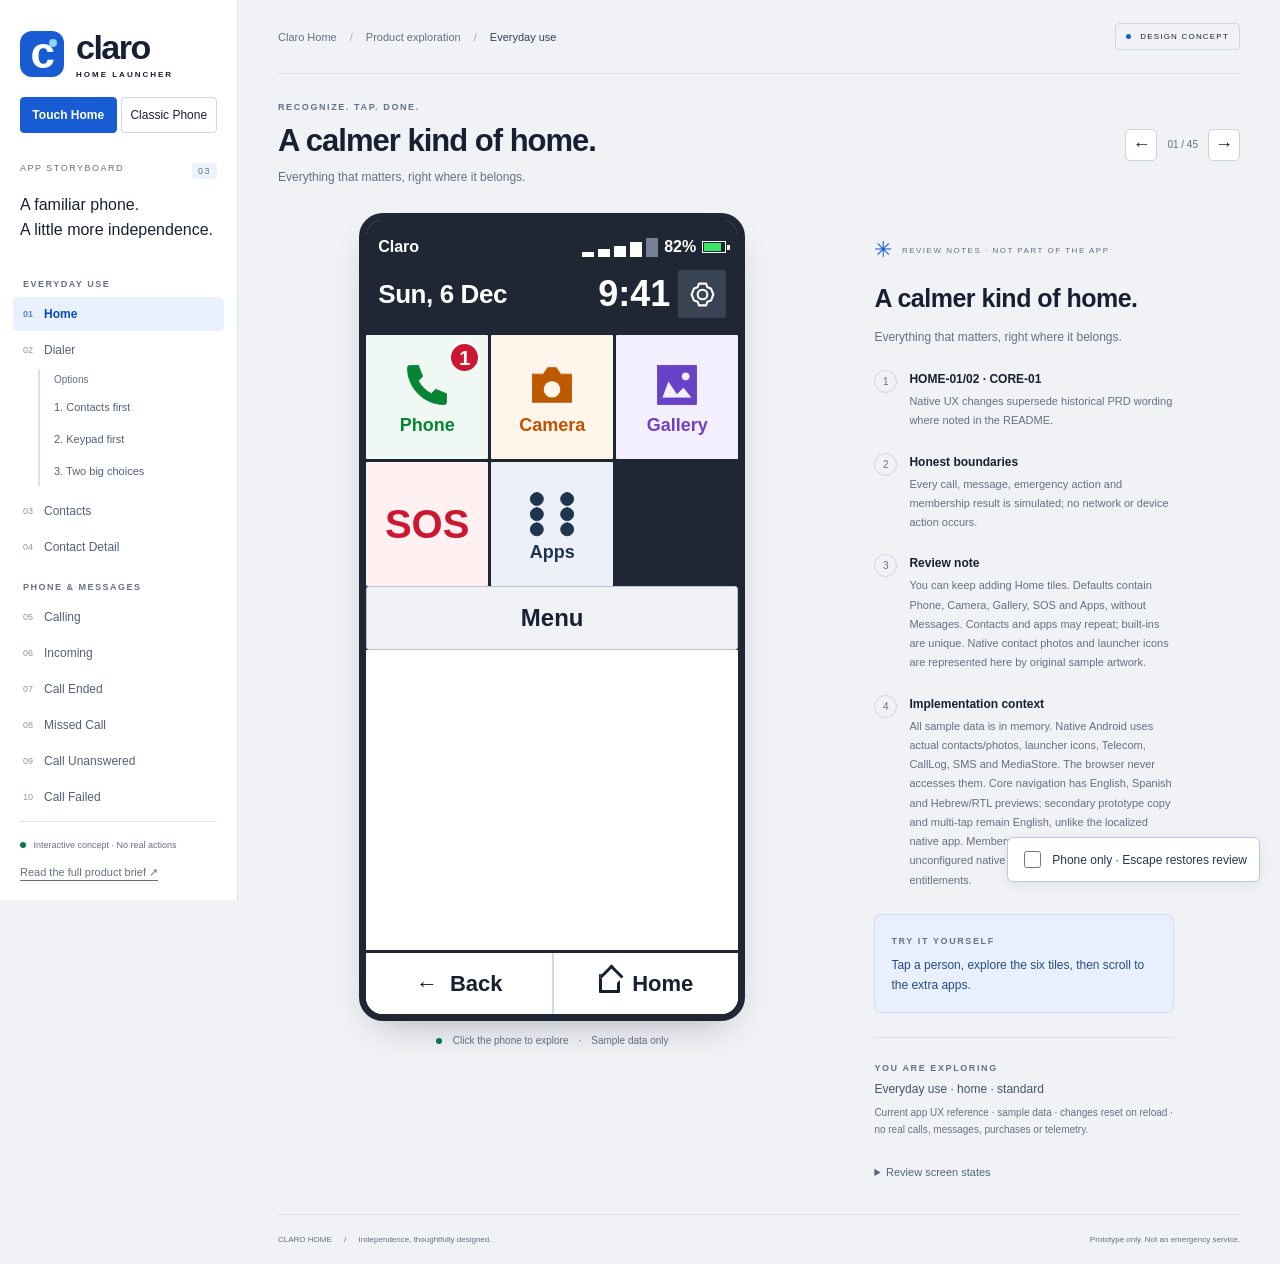
==== commit da2d9ffd: "Improve Claro Home layout, contacts, and dialing Co-authored-by: Copilot App <223556219+Copilot@user" ====
--- a/index.html
+++ b/index.html
@@ -16,15 +16,15 @@
       <span>claro<span class="brand-sub">HOME LAUNCHER</span></span>
     </a>
     <div class="version-switcher" role="group" aria-label="Storyboard versions">
-      <a href="index.html#home" id="touch-version">Original</a>
-      <a href="index.html?version=classic#home" id="classic-version">2G phone</a>
+      <a href="index.html#home" id="touch-version">Touch Home</a>
+      <a href="index.html?version=classic#home" id="classic-version">Classic Phone</a>
     </div>
     <div id="classic-layout-controls" class="classic-layout-controls" hidden>
       <label for="classic-layout">Button arrangement</label>
       <select id="classic-layout"></select>
       <a href="classic-buttons.html">Compare all four side by side ↗</a>
     </div>
-    <div class="edition">PRODUCT STORYBOARD <span>02</span></div>
+    <div class="edition">APP STORYBOARD <span>03</span></div>
     <p class="sidebar-intro">A familiar phone.<br>A little more independence.</p>
     <nav id="screen-nav" aria-label="Storyboard screens"></nav>
     <div class="sidebar-bottom">
@@ -51,6 +51,8 @@
           <div class="phone-hardware" aria-hidden="true"><span></span></div>
           <div class="device-status"><span>9:41</span><span class="device-status-right" aria-label="Demo signal full, battery 82 percent">▂▄▆█ &nbsp; 82% ▰</span></div>
           <div id="phone-content" class="phone-content" tabindex="-1"></div>
+          <button id="return-to-call" class="primary return-to-call" data-action="return-to-call" hidden>Return to call</button>
+          <div id="call-controls-dock" class="call-controls-dock" hidden></div>
           <div id="phone-actions" class="phone-action-dock" role="group" aria-label="Screen actions" hidden></div>
           <div id="classic-deck" class="classic-deck" hidden></div>
           <nav class="phone-system-nav" aria-label="Phone navigation">
@@ -72,7 +74,7 @@
     </div>
     <footer class="workspace-footer"><span>CLARO HOME <span class="footer-divider">/</span> Independence, thoughtfully designed.</span><span>Prototype only. Not an emergency service.</span></footer>
   </main>
-  <label class="capture-toggle"><input type="checkbox" id="clean-preview">Phone only</label>
+  <label class="capture-toggle"><input type="checkbox" id="clean-preview">Phone only · Escape restores review</label>
   <div id="toast" class="toast" role="status" aria-live="polite" hidden></div>
   <script>
     document.addEventListener("keydown", event => {
--- a/storyboard.css
+++ b/storyboard.css
@@ -136,13 +136,11 @@
 #classic-back { grid-area: 1 / 1; }
 #classic-call { grid-area: 2 / 1; }
 #classic-end { grid-area: 2 / 3; }
-.classic-dpad { grid-area: 1 / 2 / 3 / 3; align-self: center; display: grid; grid-template-columns: repeat(3, 48px); grid-template-rows: repeat(3, 48px); border: 1px solid #8997aa; border-radius: 22px; background: linear-gradient(#48566a, #303b4d); overflow: hidden; }
+.classic-dpad { grid-area: 1 / 2 / 3 / 3; align-self: center; display: grid; grid-template-columns: minmax(0, 1fr); grid-template-rows: repeat(3, 48px); border: 1px solid #8997aa; border-radius: 22px; background: linear-gradient(#48566a, #303b4d); overflow: hidden; }
 .classic-context-keys .classic-dpad button { border: 0; border-radius: 0; background: transparent; padding: 0; }
-#classic-nav-up { grid-area: 1 / 2; }
-#classic-nav-left { grid-area: 2 / 1; }
-.classic-context-keys #classic-ok { grid-area: 2 / 2; border: 1px solid #b6c4d6; border-radius: 13px; background: #61738b; font-size: 21px; }
-#classic-nav-right { grid-area: 2 / 3; }
-#classic-nav-down { grid-area: 3 / 2; }
+#classic-nav-up { grid-area: 1 / 1; }
+.classic-context-keys #classic-ok { grid-area: 2 / 1; border: 1px solid #b6c4d6; border-radius: 13px; background: #61738b; font-size: 21px; }
+#classic-nav-down { grid-area: 3 / 1; }
 .classic-preview[data-classic-layout="wide"] .classic-context-keys { grid-template-rows: 64px 146px; }
 .classic-preview[data-classic-layout="wide"] #classic-back { grid-area: 1 / 1 / 2 / 4; justify-self: start; width: calc(50% - 3px); }
 .classic-preview[data-classic-layout="wide"] #classic-confirm { grid-area: 1 / 1 / 2 / 4; justify-self: end; width: calc(50% - 3px); }
@@ -158,8 +156,11 @@
 .classic-preview[data-classic-layout="stacked"] #classic-call { grid-area: 3 / 1; }
 .classic-preview[data-classic-layout="stacked"] #classic-end { grid-area: 3 / 3; }
 .classic-preview[data-classic-layout="stacked"] .classic-dpad { grid-area: 1 / 1 / 4 / 4; align-self: stretch; grid-template-columns: minmax(0, 1fr) 64px minmax(0, 1fr); grid-template-rows: 64px 48px 64px; gap: 4px; border: 0; }
+.classic-preview[data-classic-layout="stacked"] #classic-nav-up { grid-area: 1 / 2; }
+.classic-preview[data-classic-layout="stacked"] #classic-ok { grid-area: 2 / 1 / 3 / 4; }
+.classic-preview[data-classic-layout="stacked"] #classic-nav-down { grid-area: 3 / 2; }
 .classic-context-keys .classic-nav-key .icon { width: 30px; height: 30px; stroke-width: 2.5; }
-.classic-preview .screen .classic-selected { outline: 3px solid #0879ff; outline-offset: -3px; }
+.classic-preview .classic-selected { outline: 3px solid #f3b326; outline-offset: -4px; }
 .classic-preview .button-row:empty, .classic-preview .call-controls:empty { display: none; }
 .classic-mode-status { display: flex; justify-content: center; align-items: center; gap: 6px; height: 24px; min-width: 0; overflow: hidden; text-align: center; font-size: 15px; }
 .classic-mode-status output { min-width: 0; overflow: hidden; text-overflow: ellipsis; white-space: nowrap; }
@@ -168,6 +169,57 @@
 .classic-number { width: 100%; min-height: 64px; border: 1px solid #8390a1; border-bottom: 3px solid #111722; border-radius: 9px; padding: 3px; background: linear-gradient(#424d5e, #293342); color: white; display: flex; flex-direction: column; align-items: center; justify-content: center; }
 .classic-number strong { font-size: 34px; font-weight: 600; line-height: 1; }
 .classic-number small { color: #e1e7f0; font-size: 13px; line-height: 1.3; max-width: 100%; overflow: hidden; white-space: nowrap; text-overflow: ellipsis; }
+.classic-context-keys .blue-key { background: #075bd8; border-color: #5b9bf0; }
+.onboarding-preview .classic-deck, .onboarding-preview .device-status { display: none; }
+.onboarding-preview .phone-system-nav { display: grid; }
+.screen-title-row { display: flex; background: #202734; align-items: stretch; }
+.screen-title-row h2 { flex: 1; min-width: 0; }
+.screen-title-row .title-action { width: 64px; flex: 0 0 64px; background: #202734; color: white; border: 0; }
+.contact-delete-dialog { width: min(320px, calc(100vw - 32px)); padding: 12px; border: 0; border-radius: 8px; }
+.contact-delete-dialog[open] { display: grid; gap: 6px; }
+.contact-delete-dialog::backdrop { background: rgb(0 0 0 / 55%); }
+.home-screen { min-height: 0; }
+.home-screen .home-dashboard-header { position: sticky; top: 0; z-index: 2; flex: 0 0 auto; }
+.home-slot-scroll { background: #202734; }
+.tile-grid.home-slots { grid-template-columns: repeat(3, minmax(0, 1fr)); gap: 3px; }
+.home-slots .home-tile { min-height: 124px; position: relative; font-size: 18px; padding: 8px; gap: 5px; color: #172033; }
+.home-slots .home-tile > .icon { width: 52px; height: 52px; }
+.home-slots .avatar { width: 52px; height: 52px; flex-basis: 52px; }
+.home-slots .phone-tile > .icon { color: #078534; }
+.home-slots .camera-tile > .icon { color: #bd5900; }
+.home-slots .gallery-tile > .icon { color: #6941c6; }
+.home-slots .home-sos-label { font-size: 40px; color: #cc1731; }
+.home-slots .home-tile > span:last-of-type:not(.tile-badge) { overflow-wrap: anywhere; }
+.classic-preview .home-slots { gap: 4px; background: white; padding: 2px 4px; }
+.classic-preview .home-slots .home-tile { min-height: 86px; padding: 6px 3px; font-size: 15px; background: #eef3fb; border: 1px solid #bac8dc; }
+.classic-preview .home-slots .home-tile > .icon { width: 36px; height: 36px; }
+.classic-preview .home-slots .avatar, .classic-preview .home-slots .sample-app-icon { width: 38px; height: 38px; flex-basis: 38px; }
+.classic-preview .home-slots .sos-tile, .classic-preview .home-slots .sos-tile > .icon { background: #cc1731; color: white; }
+.classic-preview .classic-dashboard-header { display: flex; flex-direction: column; align-items: center; padding: 6px 8px; height: auto; min-height: 90px; background: white; color: #172033; border: 0; gap: 3px; }
+.classic-dashboard-header time { font-size: 52px; line-height: 54px; font-weight: 700; }
+.screen .classic-dashboard-header p { font-size: 20px; line-height: 24px; text-align: center; }
+.classic-preview .header-day { font-size: 20px; }
+.classic-preview .header-time { font-size: 46px; }
+.slot-editor { display: grid; grid-template-columns: repeat(3, minmax(0, 1fr)); gap: 3px; }
+.slot-button { display: flex; flex-direction: column; min-height: 100px; padding: 5px; font-size: 18px; }
+.slot-button small { font-size: 15px; }
+.slot-button .icon, .slot-button .avatar { width: 40px; height: 40px; flex-basis: 40px; }
+.sample-app-icon { display: inline-flex; align-items: center; justify-content: center; width: 56px; height: 56px; flex: 0 0 56px; background: #dceaff; color: #075bd8; border-radius: 12px; }
+.call-controls-dock { flex: 0 0 auto; background: #202734; padding: 3px; }
+.call-controls-dock .call-controls button { min-height: 64px; flex-direction: row; font-size: 20px; gap: 4px; }
+.call-controls-dock .call-controls .icon { width: 26px; height: 26px; }
+.return-to-call { min-height: 56px; flex: 0 0 auto; background: #087c3b; border-radius: 0; font-size: 20px; }
+.screen .call-identity { text-align: center; display: flex; flex-direction: column; align-items: center; gap: 5px; }
+.classic-preview .call-identity .avatar.large { width: 72px; height: 72px; flex-basis: 72px; margin: 4px auto; }
+.classic-preview .call-identity .call-name { font-size: 28px !important; }
+.classic-preview .call-identity p { font-size: 20px; }
+.classic-preview .phone:has([data-screen="calling"]) .classic-number { min-height: 42px; }
+.classic-preview .phone:has([data-screen="calling"]) .classic-number strong { font-size: 25px; }
+.screen[data-screen="call-ended"] > h2 { color: #ff8296; }
+.screen .message-time { display: block; white-space: normal; }
+.phone.huge-text .screen { font-size: 32px; }
+.phone.huge-text .row-button, .phone.huge-text .home-tile { font-size: 32px; }
+.phone.huge-text .screen p { font-size: 32px; }
 .classic-number.holding { outline: 3px solid #57db8e; outline-offset: -3px; background: #126039; }
 .classic-preview .classic-clock { text-align: center; padding: 6px 0; }
 .classic-clock time { font-size: 58px; line-height: 1; font-weight: 700; color: #172033; }
@@ -176,6 +228,17 @@
 .classic-home-links { display: grid; grid-template-columns: 1fr 1fr; gap: 3px; margin-top: auto; }
 .classic-home-links button { min-height: 64px; font-size: 19px; gap: 5px; }
 .classic-home-links .icon { width: 27px; height: 27px; }
+.home-notifications { display: grid; grid-template-columns: repeat(2, minmax(0, 1fr)); gap: 3px; }
+.screen .home-notification { min-height: 64px; padding: 6px; gap: 5px; background: #eef3fb; border-color: #bac8dc; }
+.home-notification:only-child { grid-column: 1 / -1; }
+.home-notification .icon { width: 27px; height: 27px; flex-shrink: 0; color: #1558d6; }
+.home-notification .alert-label { font-size: 18px; font-weight: 700; }
+.notification-count { display: grid; place-items: center; flex-shrink: 0; min-width: 34px; height: 34px; padding: 0 5px; border-radius: 20px; background: #cc1731; color: white; font-size: 25px; line-height: 1; }
+.classic-home-header { display: flex; align-items: center; gap: 4px; }
+.classic-home-header > * { flex: 1; min-width: 0; }
+.classic-home-header .home-notification { position: relative; justify-content: flex-start; padding: 8px; }
+.classic-home-header .alert-label { display: none; }
+.classic-home-header .notification-count { position: absolute; top: 3px; inset-inline-end: 3px; }
 .phone-system-nav { height: 64px; flex: 0 0 64px; border-top: 3px solid var(--phone-line); background: #fff; display: grid; grid-template-columns: 1fr 1fr; }
 .phone-system-nav button { border: 0; color: #172033; background: white; font-size: 22px; font-weight: 700; display: flex; align-items: center; justify-content: center; gap: 12px; min-height: 58px; }
 .phone-system-nav button + button { border-inline-start: 2px solid #d5dae3; }
@@ -235,11 +298,12 @@
 
 .home-screen { padding: 0; gap: 3px; background: var(--phone-line); flex: 0 0 auto; }
 .home-dashboard-header { padding: 11px 12px 9px; height: 112px; background: #202734; color: white; }
-.status-instruments { display: flex; align-items: center; justify-content: space-between; gap: 22px; height: 24px; direction: ltr; }
-.battery-meter { width: 50%; height: 15px; padding: 2px; border: 2px solid white; position: relative; background: #202734; }
+.status-instruments { display: flex; align-items: center; gap: 6px; min-height: 32px; direction: ltr; font-size: 16px; }
+.status-instruments > strong { flex: 1; }
+.battery-meter { width: 24px; height: 12px; padding: 1px; border: 1px solid white; position: relative; background: #202734; }
 .battery-meter:after { content: ""; position: absolute; right: -5px; top: 3px; width: 3px; height: 5px; background: white; }
 .battery-fill { display: block; height: 100%; background: #3be564; }
-.cell-signal { display: flex; align-items: flex-end; justify-content: space-between; gap: 5px; height: 19px; min-width: 106px; position: relative; }
+.cell-signal { display: flex; align-items: flex-end; justify-content: space-between; gap: 4px; height: 19px; width: 76px; position: relative; }
 .cell-signal i { display: block; flex: 1; height: 5px; background: #fff; }
 .cell-signal i:nth-child(2) { height: 8px; }
 .cell-signal i:nth-child(3) { height: 11px; }
@@ -277,6 +341,9 @@
 .home-screen .info-card { font-size: 18px; }
 
 .dial-display { min-height: 64px; padding: 9px 5px; font-size: 35px; text-align: center; overflow-wrap: anywhere; background: white; }
+.touch-dial-display { white-space: nowrap; overflow: hidden; text-overflow: ellipsis; }
+.touch-dial-results { display: flex; flex-direction: column; gap: 3px; }
+.touch-dial-results:empty { display: none; }
 .tab-row { display: flex; gap: 2px; padding: 0; background: #202734; }
 .tab-row button { flex: 1; min-width: 0; min-height: 52px; padding: 7px 2px; background: #e6eaf0; color: #26364e; border: 0; font-size: 20px; }
 .tab-row button.selected { background: #075bd8; color: white; font-weight: 700; }
@@ -302,6 +369,9 @@
 .call-name { font-size: 34px !important; text-align: center; overflow-wrap: anywhere; }
 .screen[data-screen="calling"], .screen[data-screen="incoming"], .screen[data-screen="call-confirm"],
 .screen[data-screen="call-ended"] { text-align: center; }
+.screen[data-screen="missed-call"], .screen[data-screen="call-unanswered"] { text-align: center; }
+.classic-preview .screen[data-screen="missed-call"] > .avatar.large,
+.classic-preview .screen[data-screen="call-unanswered"] > .avatar.large { width: 72px; height: 72px; flex-basis: 72px; margin: 4px auto; }
 .screen[data-screen="calling"] > p, .screen[data-screen="incoming"] > p,
 .screen[data-screen="call-confirm"] > p { padding: 4px; }
 .call-status { color: #55647b; }
@@ -431,7 +501,6 @@
   .header-month { font-size: 14px; }
   .home-dashboard-header { padding-inline: 8px; }
   .speed-dial { font-size: 18px; }
-  .cell-signal { min-width: 96px; }
 }
 @media (prefers-reduced-motion: no-preference) {
   .home-tile:active, .speed-dial:active { filter: brightness(.9); }
